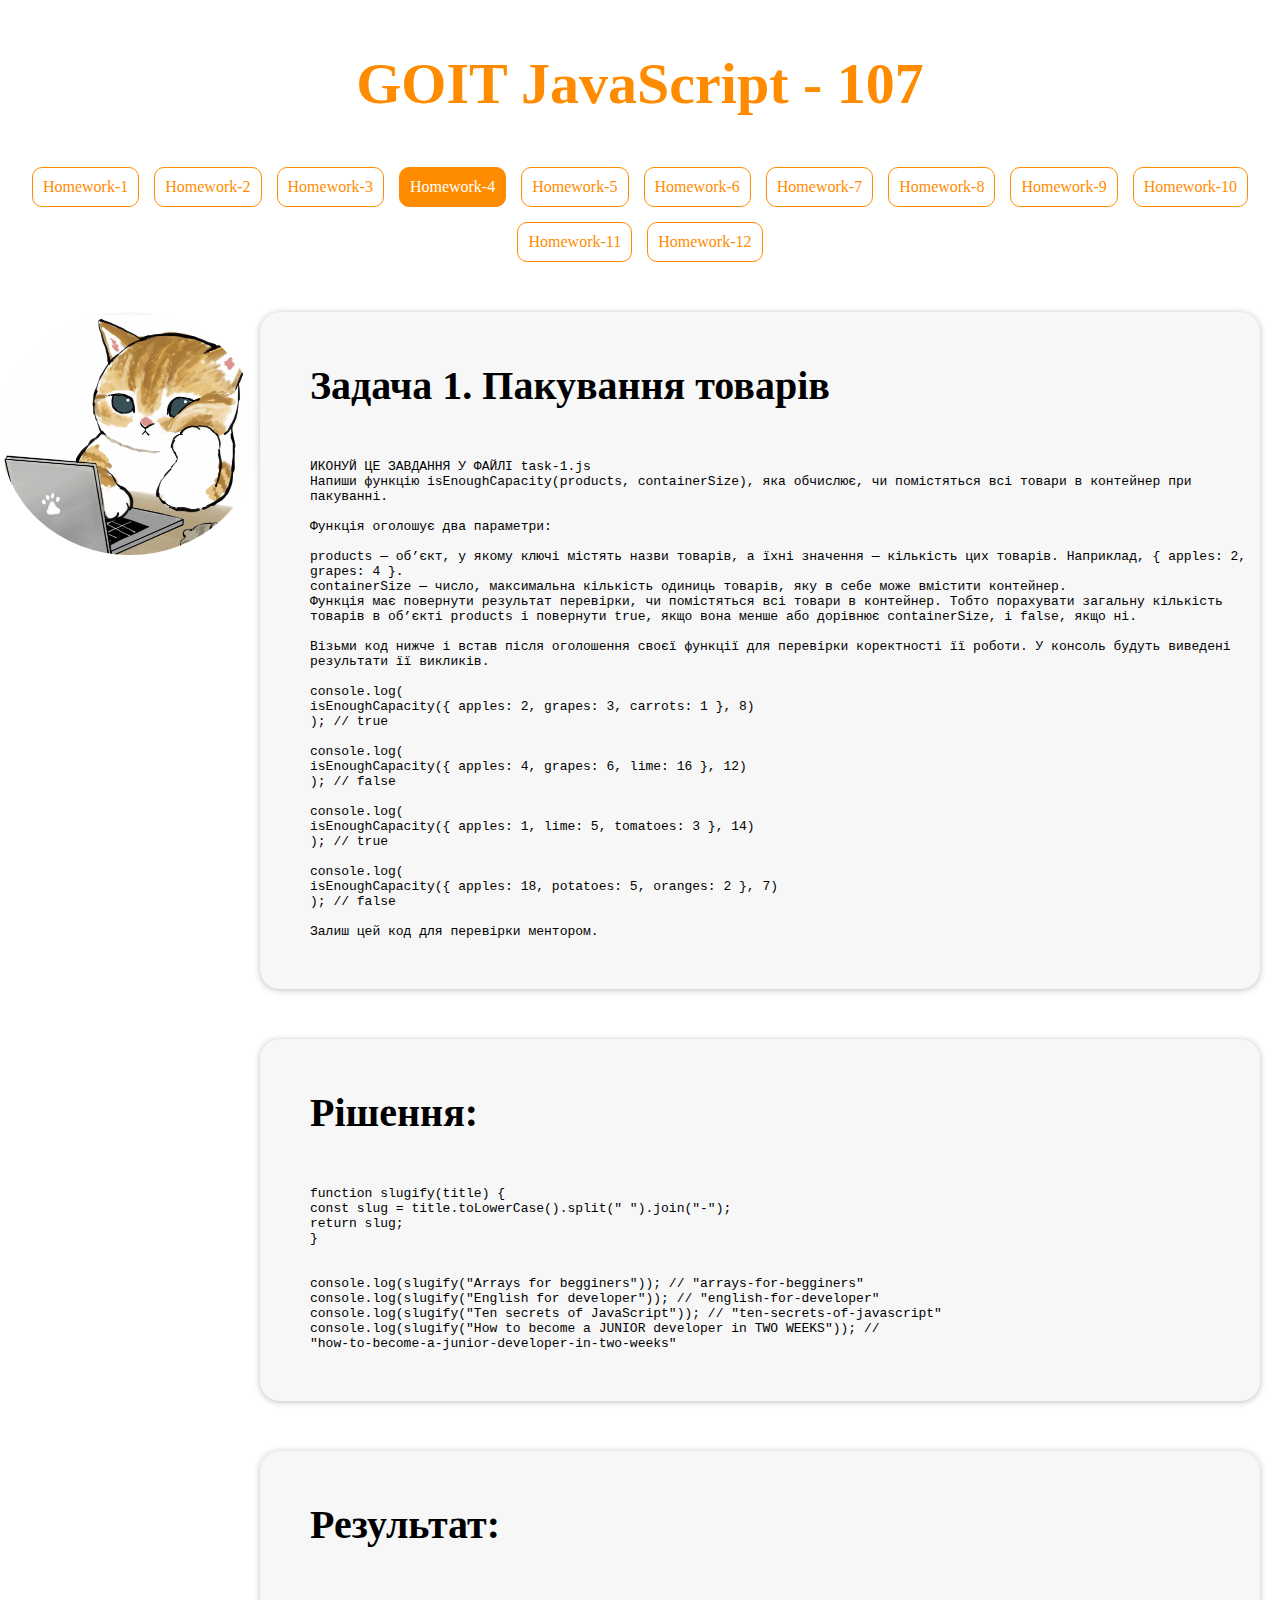
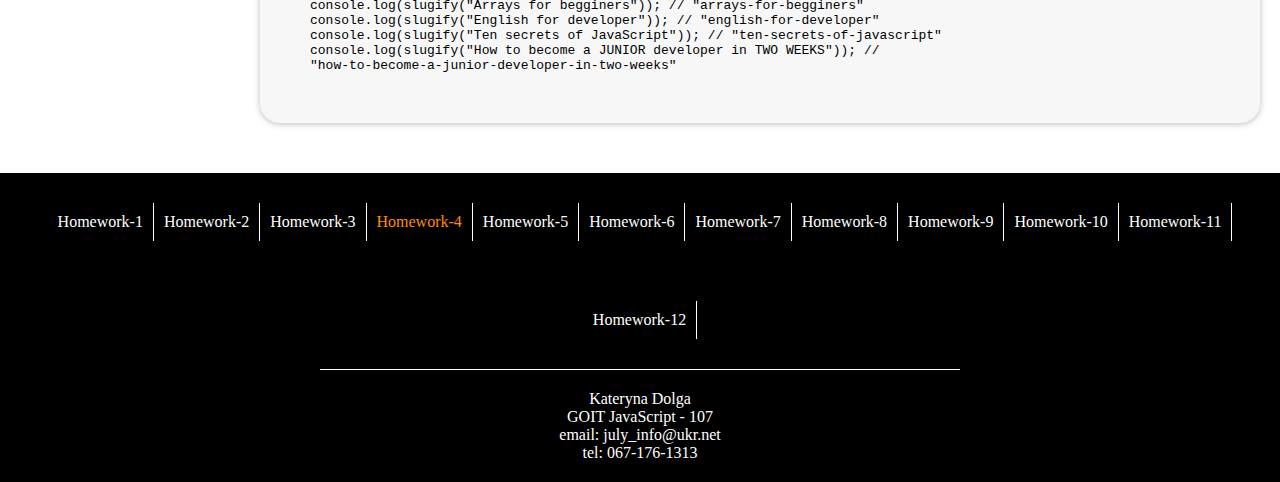
==== index.html @ 9269c3c8 "commit" ====
<!DOCTYPE html>
<html lang="en">
<head>
    <meta charset="UTF-8">
    <meta name="viewport" content="width=device-width, initial-scale=1.0">
<link rel="stylesheet" type="text/css" href="./css/style.css">
<title>JS-GO-IT-HW-1</title>
</head>
<body>

    <!------------------------logo----------------------------------------------------------------->
    <div class="logo">
            <h1>GOIT JavaScript - 107 </h1>
    </div><!------------------------/logo----------------------------------------------------------------->

<!------------------------main-content----------------------------------------------------------------->
<div class="main-content">

<!------------------------menu---------------------------------------------------------------->
<div class="menu">

<nav class="menu">
    <ul class="menu-ul">
        <li class="menu-li"><a href="" class="menu-a">Homework-1</a>
        <ul class="small-menu-ul">
            <li class="small-menu-li"><a href="" class="small-menu-a">task-1</a></li>
            <li class="small-menu-li"><a href="" class="small-menu-a">task-2</a></li>
            <li class="small-menu-li"><a href="" class="small-menu-a">task-3</a></li>
        </ul>
        </li>
        <li class="menu-li"><a href="" class="menu-a">Homework-2</a>
        <ul class="small-menu-ul">
            <li class="small-menu-li"><a href="" class="small-menu-a">task-1</a></li>
            <li class="small-menu-li"><a href="" class="small-menu-a">task-2</a></li>
            <li class="small-menu-li"><a href="" class="small-menu-a">task-3</a></li>
            <li class="small-menu-li"><a href="" class="small-menu-a">task-4</a></li>
        </ul>
        </li>
        <li class="menu-li"><a href="" class="menu-a">Homework-3</a>
        <ul class="small-menu-ul">
            <li class="small-menu-li"><a href="" class="small-menu-a">task-1</a></li>
            <li class="small-menu-li"><a href="" class="small-menu-a">task-2</a></li>
            <li class="small-menu-li"><a href="" class="small-menu-a">task-3</a></li>
        </ul>
        </li>
        <li class="menu-li"><a href="" class="menu-a orange">Homework-4</a>
        <ul class="small-menu-ul">
            <li class="small-menu-li"><a href="" class="small-menu-a">task-1</a></li>
            <li class="small-menu-li"><a href="" class="small-menu-a">task-2</a></li>
            <li class="small-menu-li"><a href="" class="small-menu-a">task-3</a></li>
        </ul>
        </li>
        <li class="menu-li"><a href="" class="menu-a">Homework-5</a></li>
        <li class="menu-li"><a href="" class="menu-a">Homework-6</a></li>
        <li class="menu-li"><a href="" class="menu-a">Homework-7</a></li>
        <li class="menu-li"><a href="" class="menu-a">Homework-8</a></li>
        <li class="menu-li"><a href="" class="menu-a">Homework-9</a></li>
        <li class="menu-li"><a href="" class="menu-a">Homework-10</a></li>
        <li class="menu-li"><a href="" class="menu-a">Homework-11</a></li>
        <li class="menu-li"><a href="" class="menu-a">Homework-12</a></li>
    </ul>
</nav>
</div><!------------------------/menu---------------------------------------------------------------->
<!------------------------foto-content--------------------------------------------------------------->
<div class="foto-content">
<!------------------------foto------------------------------------------------------------------->
<div class="foto">
<img class="cat-it" width="260" src="./img/js.jpg" alt="it-cat">
</div><!------------------------foto----------------------------------------------------------------->
<!------------------------content----------------------------------------------------------------->
<div class="content">
<!------------------------exersice----------------------------------------------------------------->
<div class="exersice">
<h2>Задача 1. Пакування товарів</h2>
<p><pre>ИКОНУЙ ЦЕ ЗАВДАННЯ У ФАЙЛІ task-1.js
Напиши функцію isEnoughCapacity(products, containerSize), яка обчислює, чи помістяться всі товари в контейнер при
пакуванні.

Функція оголошує два параметри:

products — об’єкт, у якому ключі містять назви товарів, а їхні значення — кількість цих товарів. Наприклад, { apples: 2,
grapes: 4 }.
containerSize — число, максимальна кількість одиниць товарів, яку в себе може вмістити контейнер.
Функція має повернути результат перевірки, чи помістяться всі товари в контейнер. Тобто порахувати загальну кількість
товарів в об’єкті products і повернути true, якщо вона менше або дорівнює containerSize, і false, якщо ні.

Візьми код нижче і встав після оголошення своєї функції для перевірки коректності її роботи. У консоль будуть виведені
результати її викликів.

console.log(
isEnoughCapacity({ apples: 2, grapes: 3, carrots: 1 }, 8)
); // true

console.log(
isEnoughCapacity({ apples: 4, grapes: 6, lime: 16 }, 12)
); // false

console.log(
isEnoughCapacity({ apples: 1, lime: 5, tomatoes: 3 }, 14)
); // true

console.log(
isEnoughCapacity({ apples: 18, potatoes: 5, oranges: 2 }, 7)
); // false

Залиш цей код для перевірки ментором.</pre></p>
</div><!------------------------/exersice----------------------------------------------------------------->
<!------------------------Solution----------------------------------------------------------------->
<div class="solution">
    <h2>Рішення:</h2>
<p><pre>function slugify(title) {
const slug = title.toLowerCase().split(" ").join("-");
return slug;
}


console.log(slugify("Arrays for begginers")); // "arrays-for-begginers"
console.log(slugify("English for developer")); // "english-for-developer"
console.log(slugify("Ten secrets of JavaScript")); // "ten-secrets-of-javascript"
console.log(slugify("How to become a JUNIOR developer in TWO WEEKS")); //
"how-to-become-a-junior-developer-in-two-weeks"
</pre>
</p>
</div><!------------------------/solution----------------------------------------------------------------->
<!------------------------result----------------------------------------------------------------->
<div class="result">
    <h2>Результат:</h2>
    <p>
    <pre>
console.log(slugify("Arrays for begginers")); // "arrays-for-begginers"
console.log(slugify("English for developer")); // "english-for-developer"
console.log(slugify("Ten secrets of JavaScript")); // "ten-secrets-of-javascript"
console.log(slugify("How to become a JUNIOR developer in TWO WEEKS")); //
"how-to-become-a-junior-developer-in-two-weeks"
</pre>
</p>
</div><!------------------------/result----------------------------------------------------------------->

</div><!------------------------/content----------------------------------------------------------------->
</div><!------------------------/foto-content---------------------------------------------------------------->
</div><!------------------------/main-content----------------------------------------------------------------->
<!------------------------footer----------------------------------------------------------------->
<div class="footer">
<ul class="footer-menu-ul">
    <li class="footer-menu-li">
        <a class="footer-menu-a">
            Homework-1
        </a>
    </li>
    <li class="footer-menu-li">
        <a class="footer-menu-a">
            Homework-2
        </a>
    </li>
    <li class="footer-menu-li">
        <a class="footer-menu-a">
            Homework-3
        </a>
    </li>
    <li class="footer-menu-li">
        <a class="footer-menu-a orange-footer">
            Homework-4
        </a>
    </li>
    <li class="footer-menu-li">
        <a class="footer-menu-a">
            Homework-5
        </a>
    </li>
    <li class="footer-menu-li">
        <a class="footer-menu-a">
            Homework-6
        </a>
    </li>
    <li class="footer-menu-li">
        <a class="footer-menu-a">
            Homework-7
        </a>
    </li>
    <li class="footer-menu-li">
        <a class="footer-menu-a">
            Homework-8
        </a>
    </li>
    <li class="footer-menu-li">
        <a class="footer-menu-a">
            Homework-9
        </a>
    </li>
    <li class="footer-menu-li">
        <a class="footer-menu-a">
            Homework-10
        </a>
    </li>
    <li class="footer-menu-li">
        <a class="footer-menu-a">
            Homework-11
        </a>
    </li>
    <li class="footer-menu-li">
        <a class="footer-menu-a">
            Homework-12
        </a>
    </li>
</ul>
<!------------------------footer-info----------------------------------------------------------------->
<div class="footer-info">
    <p>Kateryna Dolga</p>
    <p>GOIT JavaScript - 107</p>
    <p>email: july_info@ukr.net</p>
    <p>tel: 067-176-1313</p>
    <div><!------------------------/footer-info----------------------------------------------------------------->
</div><!------------------------/footer----------------------------------------------------------------->

</body>
</html>
---- css/style.css ----
div{
    borde: 1px solid black;
}

*{
    margin: 0px;
    padding: 0px;
}

h1{
color: rgb(255, 140, 0);
text-align: center;
font-size: 58px;
margin: 50px;

}
   
li{
    list-style-type: none;
}

a{
    text-decoration: none;
}

h2{
    margin-bottom: 50px;
    font-size: 40px;
}

.main-content{
    width: 1280px;
    margin: 0px auto;
}
.foto-content{
    margin-top: 50px;
}
.menu-ul{
    
  display: flex;
flex-direction: row;
    flex-wrap: wrap;
    justify-content: center;
    gap: 15px;
    margin: 20px;
}
.menu-a{
    color: rgb(255, 140, 0);
border-radius: 10px;
    display: block;
    font-size: 16px;
    padding: 10px;
    background-color: rgb(255, 255, 255);
    border: 1px solid rgb(255, 140, 0);
}
.menu-a:hover{
    background-color: rgb(255, 140, 0);
    color: white;
}
.small-menu-ul{
min-width: 80px;
    position: absolute;
    display: none;
}


.menu-li:hover > .small-menu-ul{
display: initial;
}



.small-menu-a{
    width: 100%;
    text-align: center;
    color: rgb(255, 140, 0);
        border-radius: 10px;
     display: block;
        font-size: 14px;
        padding: 10px;
        background-color: rgb(255, 255, 255);
        border: 1px solid rgb(255, 140, 0);
}

.small-menu-a:hover{
        background-color: rgb(255, 140, 0);
            color: white;
        
}


.cat-it{
    display: inline-block;
    border-radius: 50%;
}

.foto-content{
    display: flex;
}
.exersice{
    padding: 50px;
    width: 900px;
    background-color: rgb(247, 247, 247);
    border-radius: 20px;
    box-shadow: 0 1px 6px 0 rgba(46, 47, 66, 0.319);
    margin-bottom: 50px;
}
.solution{
padding: 50px;
    width: 900px;
    background-color: rgb(247, 247, 247);
    border-radius: 20px;
    box-shadow: 0 1px 6px 0 rgba(46, 47, 66, 0.319);
    margin-bottom: 50px;
}
.result{
padding: 50px;
    width: 900px;
    background-color: rgb(247, 247, 247);
    border-radius: 20px;
    box-shadow: 0 1px 6px 0 rgba(46, 47, 66, 0.319);
     margin-bottom: 50px;
}
.orange {
    background-color: rgb(255, 140, 0);
    color: white;
}

/*----------------footer----------------------------------------------------------------------------------------------------*/
.footer {
    color: white;
    background-color: black;
    min-height: 200px;
    width: 100%;
}

.orange-footer{
    color: rgb(255, 140, 0);
}
.footer p {
    color: white;
}


.footer-menu-li {
    list-style-type: none;
   
}

.footer-menu-ul {
    /*display: flex;
    text-align: center;
    justify-content: center;
    align-items: center;*/
display: flex;
    flex-direction: row;
    flex-wrap: wrap;
    justify-content: center;


}

.footer-menu-a {
    display: inline-block;
    margin: 30px 0px;
    font-size: 16px;
    padding: 10px;
  
    border-right: 1px solid white;
}

.footer-menu-a:hover {

    color: rgb(255, 140, 0);
}

.footer-info {
    text-align: center;
    border-top: 1px solid white;
    width: 600px;
    padding: 20px;
  
    margin: 0 auto;
}
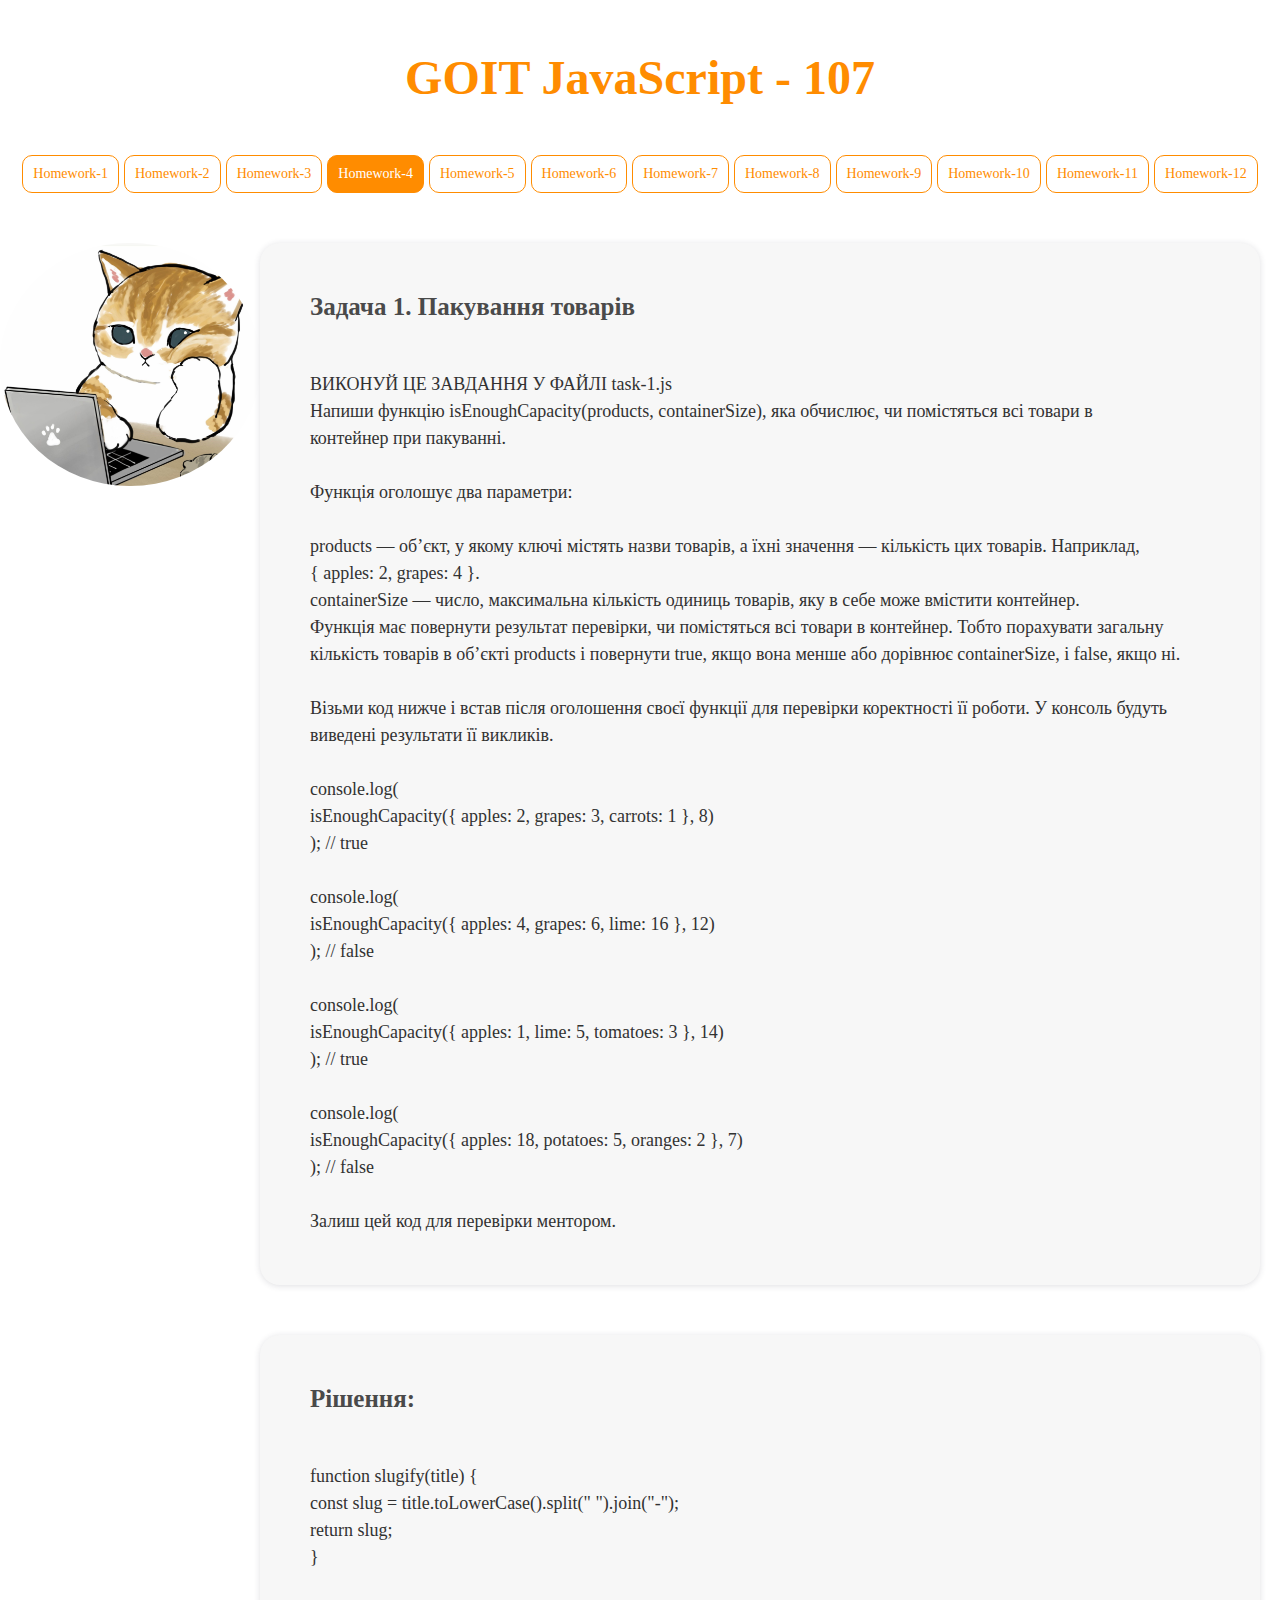
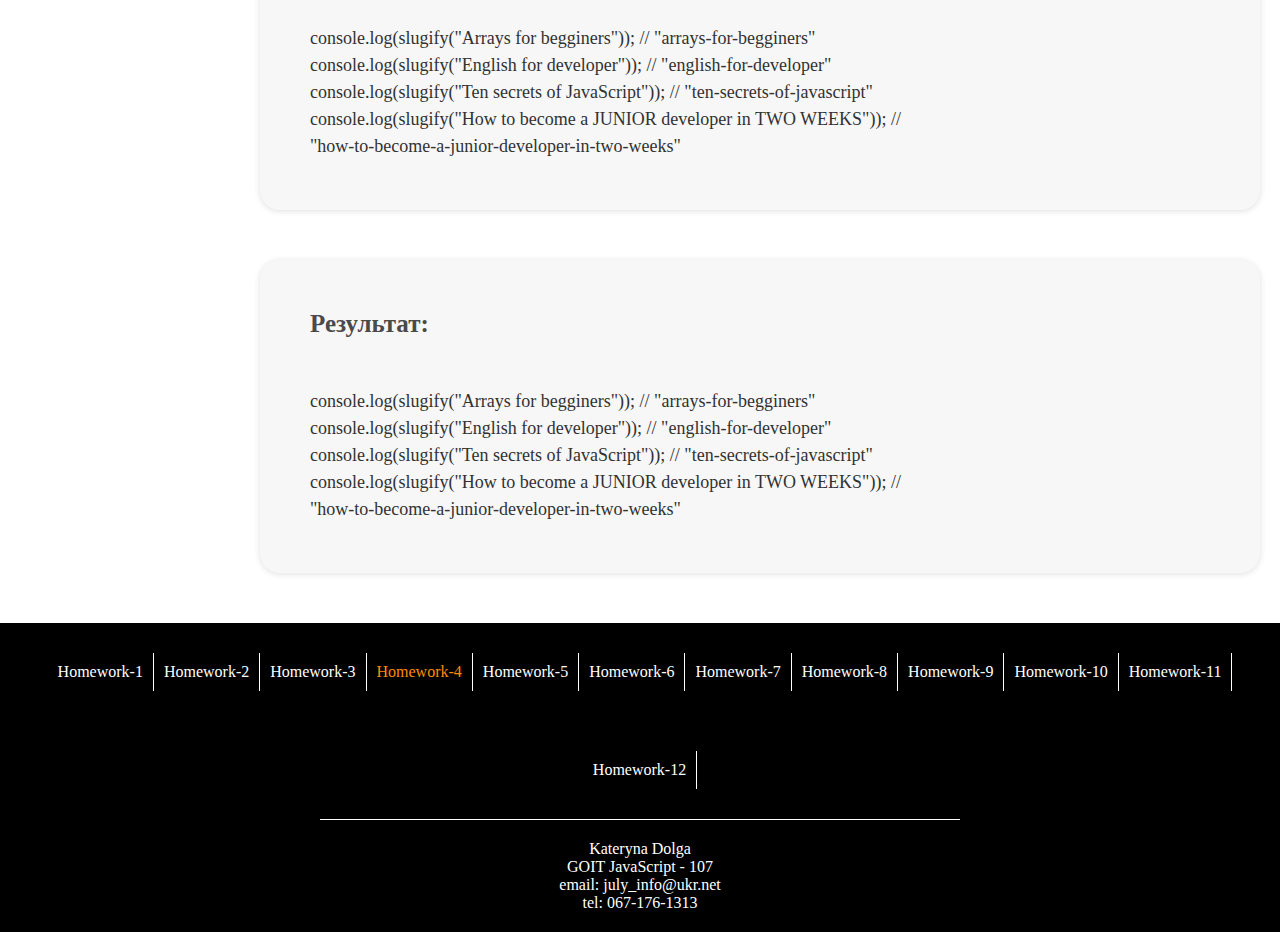
==== commit 21238d8a: "commit" ====
--- a/index.html
+++ b/index.html
@@ -72,20 +72,20 @@
 <!------------------------exersice----------------------------------------------------------------->
 <div class="exersice">
 <h2>Задача 1. Пакування товарів</h2>
-<p><pre>ИКОНУЙ ЦЕ ЗАВДАННЯ У ФАЙЛІ task-1.js
-Напиши функцію isEnoughCapacity(products, containerSize), яка обчислює, чи помістяться всі товари в контейнер при
-пакуванні.
+<p><pre>BИКОНУЙ ЦЕ ЗАВДАННЯ У ФАЙЛІ task-1.js
+Напиши функцію isEnoughCapacity(products, containerSize), яка обчислює, чи помістяться всі товари в 
+контейнер при пакуванні.
 
 Функція оголошує два параметри:
 
-products — об’єкт, у якому ключі містять назви товарів, а їхні значення — кількість цих товарів. Наприклад, { apples: 2,
-grapes: 4 }.
+products — об’єкт, у якому ключі містять назви товарів, а їхні значення — кількість цих товарів. Наприклад, 
+{ apples: 2, grapes: 4 }.
 containerSize — число, максимальна кількість одиниць товарів, яку в себе може вмістити контейнер.
-Функція має повернути результат перевірки, чи помістяться всі товари в контейнер. Тобто порахувати загальну кількість
-товарів в об’єкті products і повернути true, якщо вона менше або дорівнює containerSize, і false, якщо ні.
-
-Візьми код нижче і встав після оголошення своєї функції для перевірки коректності її роботи. У консоль будуть виведені
-результати її викликів.
+Функція має повернути результат перевірки, чи помістяться всі товари в контейнер. Тобто порахувати загальну 
+кількість товарів в об’єкті products і повернути true, якщо вона менше або дорівнює containerSize, і false, якщо ні.
+
+Візьми код нижче і встав після оголошення своєї функції для перевірки коректності її роботи. У консоль будуть 
+виведені результати її викликів.
 
 console.log(
 isEnoughCapacity({ apples: 2, grapes: 3, carrots: 1 }, 8)
--- a/css/style.css
+++ b/css/style.css
@@ -10,7 +10,7 @@
 h1{
 color: rgb(255, 140, 0);
 text-align: center;
-font-size: 58px;
+font-size: 48px;
 margin: 50px;
 
 }
@@ -23,9 +23,10 @@
     text-decoration: none;
 }
 
-h2{
+h2{ color: rgb(74, 74, 74);
     margin-bottom: 50px;
-    font-size: 40px;
+    font-size: 25px;
+    font-family: Georgia, 'Times New Roman', Times, serif;
 }
 
 .main-content{
@@ -41,14 +42,14 @@
 flex-direction: row;
     flex-wrap: wrap;
     justify-content: center;
-    gap: 15px;
+    gap: 5px;
     margin: 20px;
 }
 .menu-a{
     color: rgb(255, 140, 0);
 border-radius: 10px;
     display: block;
-    font-size: 16px;
+    font-size: 14px;
     padding: 10px;
     background-color: rgb(255, 255, 255);
     border: 1px solid rgb(255, 140, 0);
@@ -58,7 +59,7 @@
     color: white;
 }
 .small-menu-ul{
-min-width: 80px;
+min-width: 70px;
     position: absolute;
     display: none;
 }
@@ -77,7 +78,7 @@
         border-radius: 10px;
      display: block;
         font-size: 14px;
-        padding: 10px;
+        padding: 7px;
         background-color: rgb(255, 255, 255);
         border: 1px solid rgb(255, 140, 0);
 }
@@ -97,12 +98,19 @@
 .foto-content{
     display: flex;
 }
+
+.content pre{
+    font-size: 18px;
+    line-height: 1.5;
+    color: rgb(50, 50, 50);
+    font-family:Cambria, Cochin, Georgia, Times, 'Times New Roman', serif;
+}
 .exersice{
     padding: 50px;
     width: 900px;
     background-color: rgb(247, 247, 247);
     border-radius: 20px;
-    box-shadow: 0 1px 6px 0 rgba(46, 47, 66, 0.319);
+    box-shadow: 0 1px 6px 0 rgba(46, 47, 66, 0.152);
     margin-bottom: 50px;
 }
 .solution{
@@ -110,7 +118,8 @@
     width: 900px;
     background-color: rgb(247, 247, 247);
     border-radius: 20px;
-    box-shadow: 0 1px 6px 0 rgba(46, 47, 66, 0.319);
+    box-shadow: 0 1px 6px 0 rgba(46, 47, 66, 0.152);
+        margin-bottom: 50px;
     margin-bottom: 50px;
 }
 .result{
@@ -118,7 +127,8 @@
     width: 900px;
     background-color: rgb(247, 247, 247);
     border-radius: 20px;
-    box-shadow: 0 1px 6px 0 rgba(46, 47, 66, 0.319);
+    box-shadow: 0 1px 6px 0 rgba(46, 47, 66, 0.152);
+        margin-bottom: 50px;
      margin-bottom: 50px;
 }
 .orange {
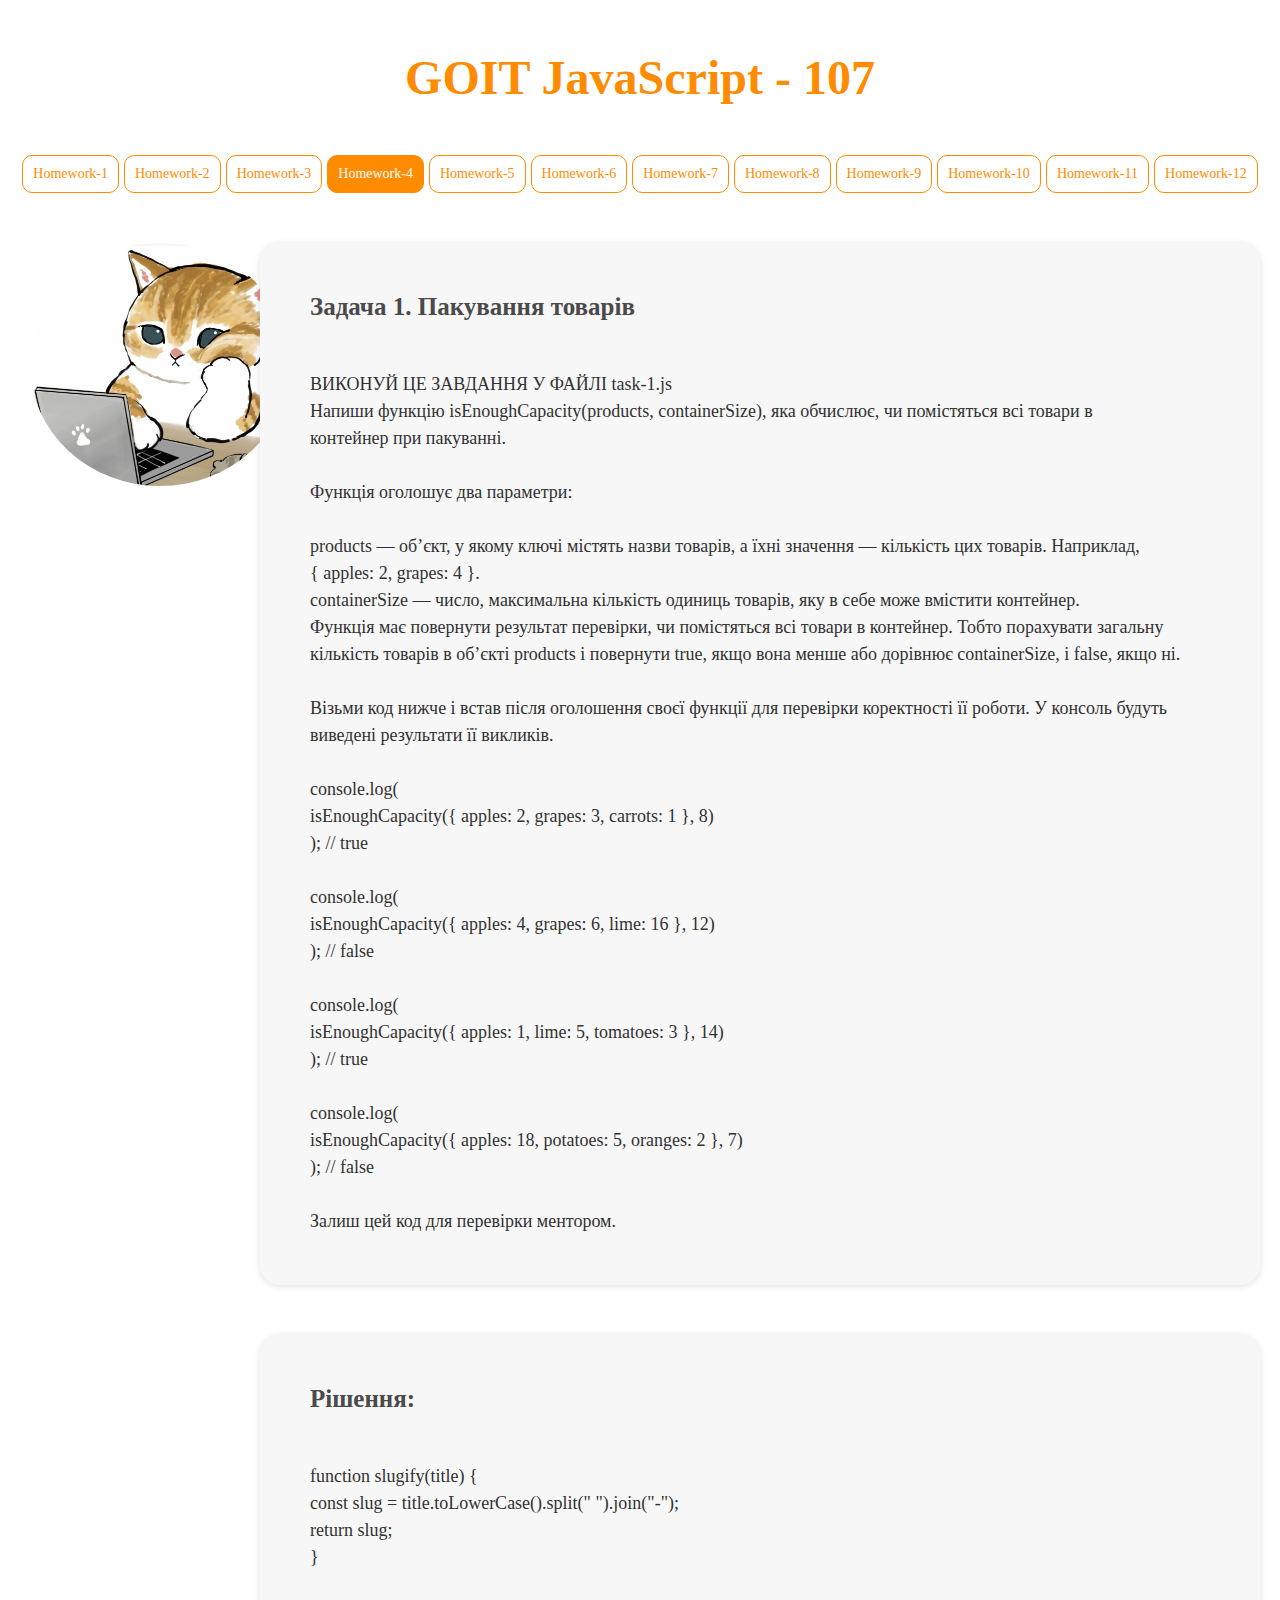
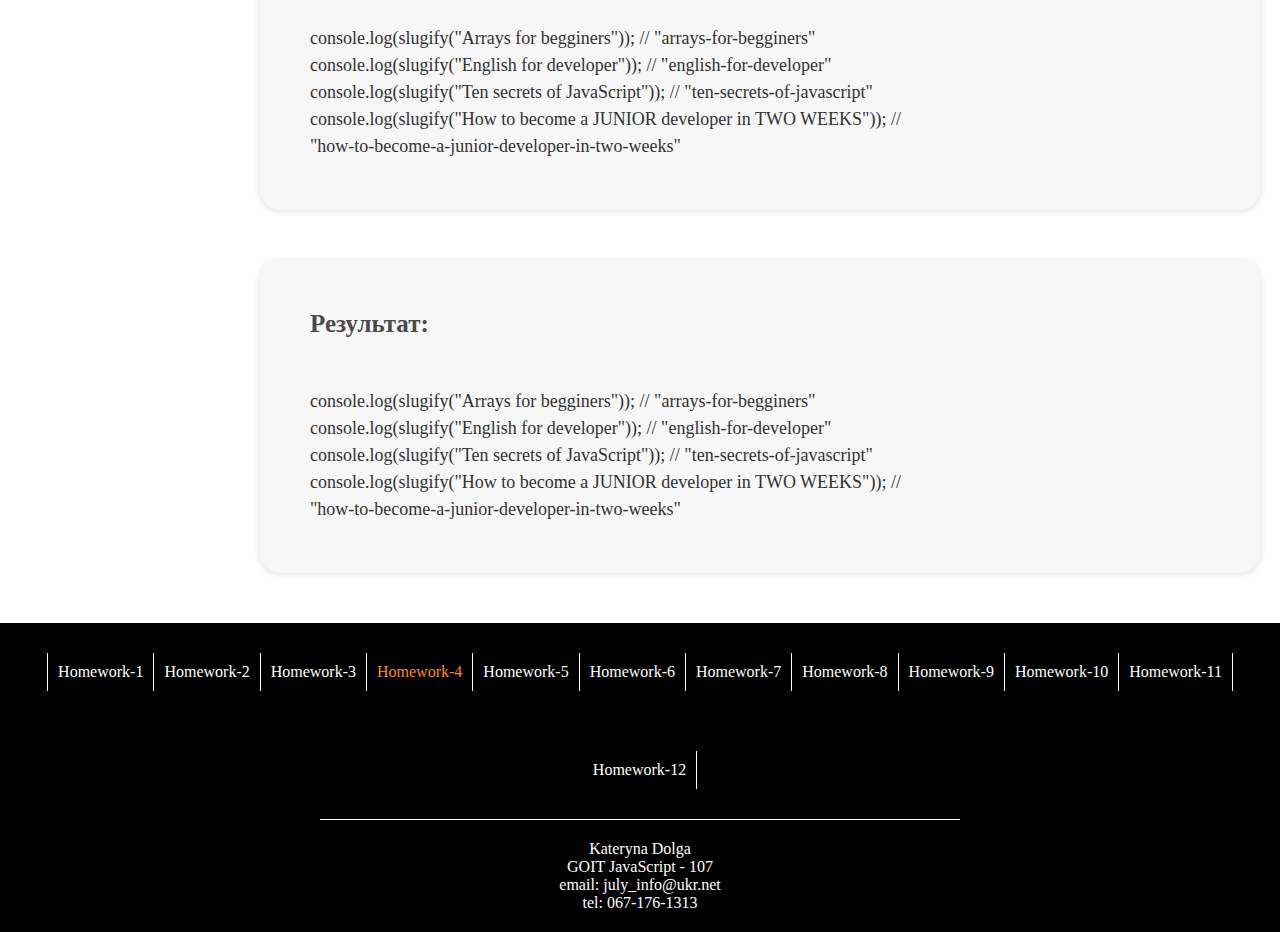
==== commit b7245e28: "commit" ====
--- a/index.html
+++ b/index.html
@@ -143,7 +143,7 @@
 <div class="footer">
 <ul class="footer-menu-ul">
     <li class="footer-menu-li">
-        <a class="footer-menu-a">
+        <a class="footer-menu-a footer-line">
             Homework-1
         </a>
     </li>
--- a/css/style.css
+++ b/css/style.css
@@ -1,5 +1,5 @@
 div{
-    borde: 1px solid black;
+    borer: 1px solid black;
 }
 
 *{
@@ -36,8 +36,9 @@
 .foto-content{
     margin-top: 50px;
 }
+
 .menu-ul{
-    
+    z-index: 190;
   display: flex;
 flex-direction: row;
     flex-wrap: wrap;
@@ -46,6 +47,7 @@
     margin: 20px;
 }
 .menu-a{
+    transition: all 0.5s ease;
     color: rgb(255, 140, 0);
 border-radius: 10px;
     display: block;
@@ -57,9 +59,11 @@
 .menu-a:hover{
     background-color: rgb(255, 140, 0);
     color: white;
+    transition-delay: 0.2s;
 }
 .small-menu-ul{
-min-width: 70px;
+    z-index: 191;
+min-width: 100px;
     position: absolute;
     display: none;
 }
@@ -72,12 +76,13 @@
 
 
 .small-menu-a{
+    transition: all 0.8s ease;
     width: 100%;
     text-align: center;
     color: rgb(255, 140, 0);
         border-radius: 10px;
      display: block;
-        font-size: 14px;
+        font-size: 16px;
         padding: 7px;
         background-color: rgb(255, 255, 255);
         border: 1px solid rgb(255, 140, 0);
@@ -89,10 +94,16 @@
         
 }
 
-
+.content{
+    z-index: 130;
+}
 .cat-it{
+    
     display: inline-block;
     border-radius: 50%;
+    position: relative;
+    left: 30px;
+    z-index: 101;
 }
 
 .foto-content{
@@ -191,4 +202,7 @@
     padding: 20px;
   
     margin: 0 auto;
+}
+.footer-line{
+    border-left: 1px solid white;
 }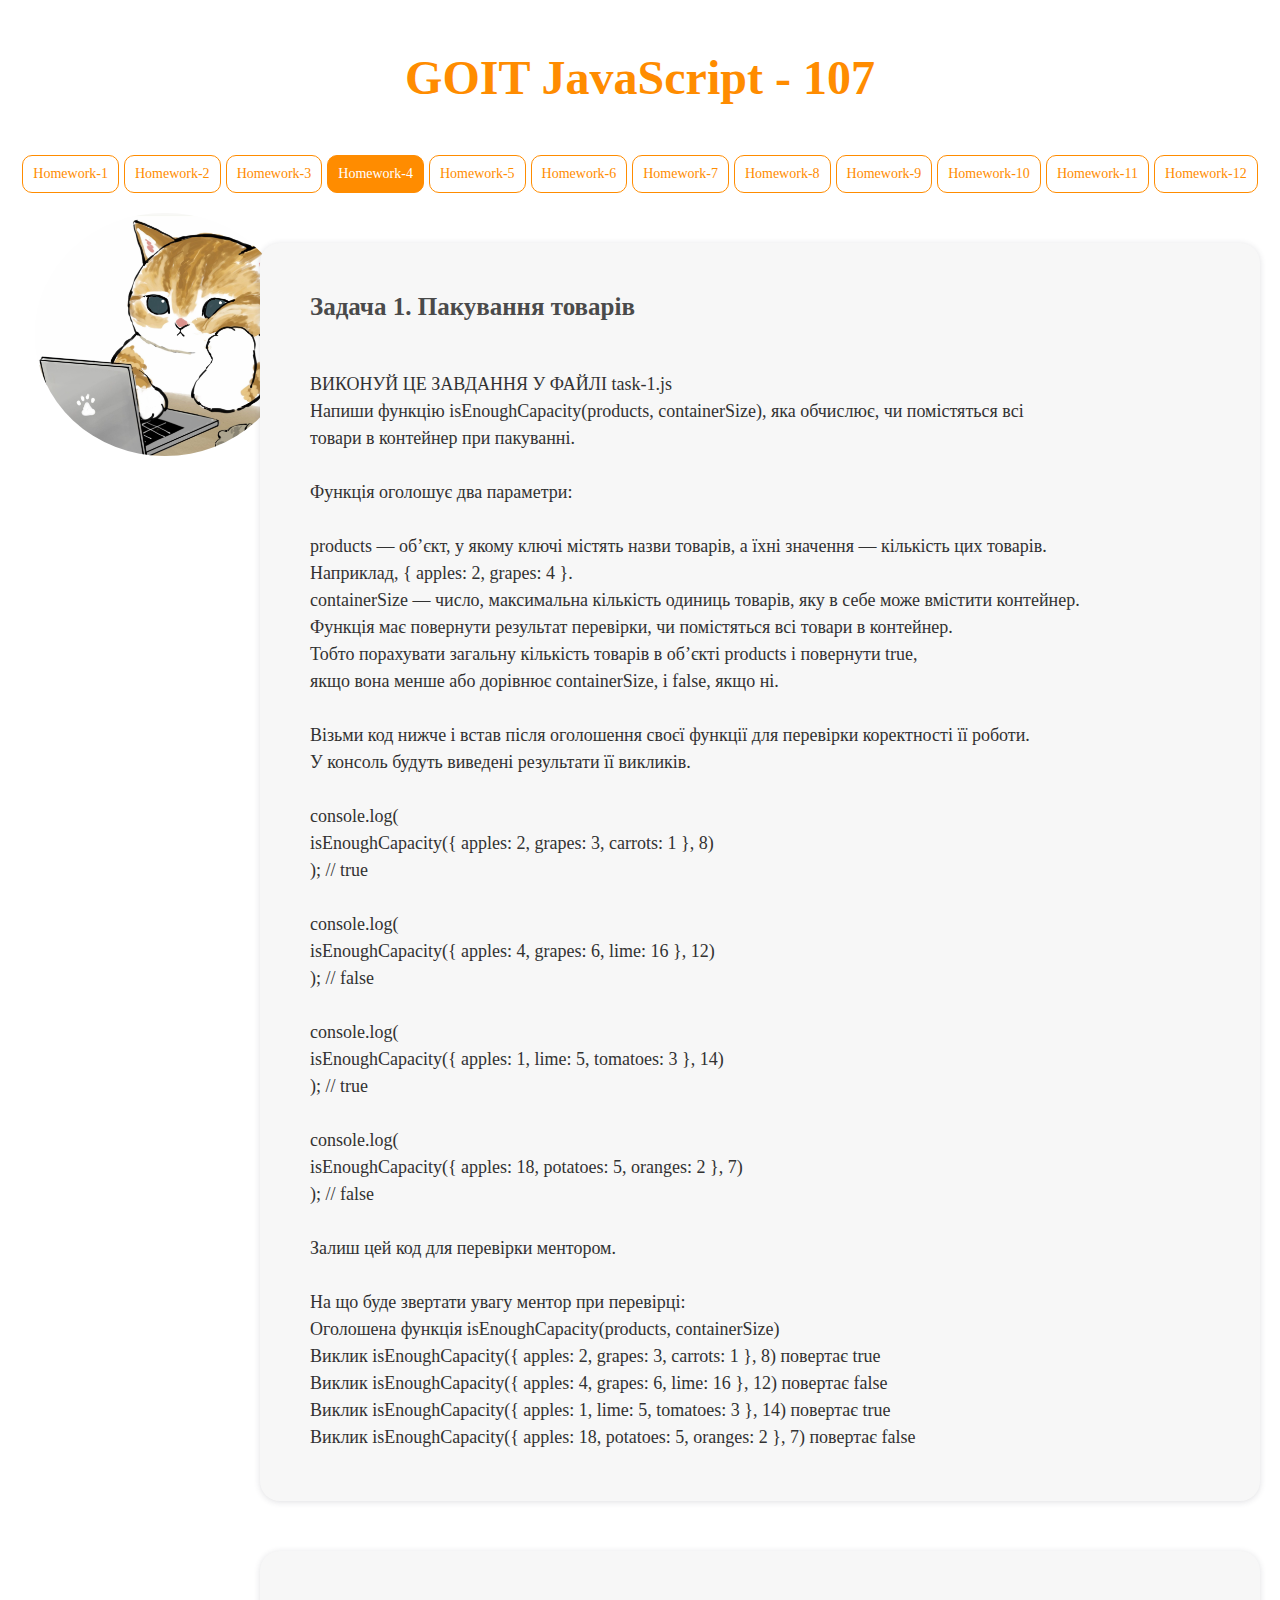
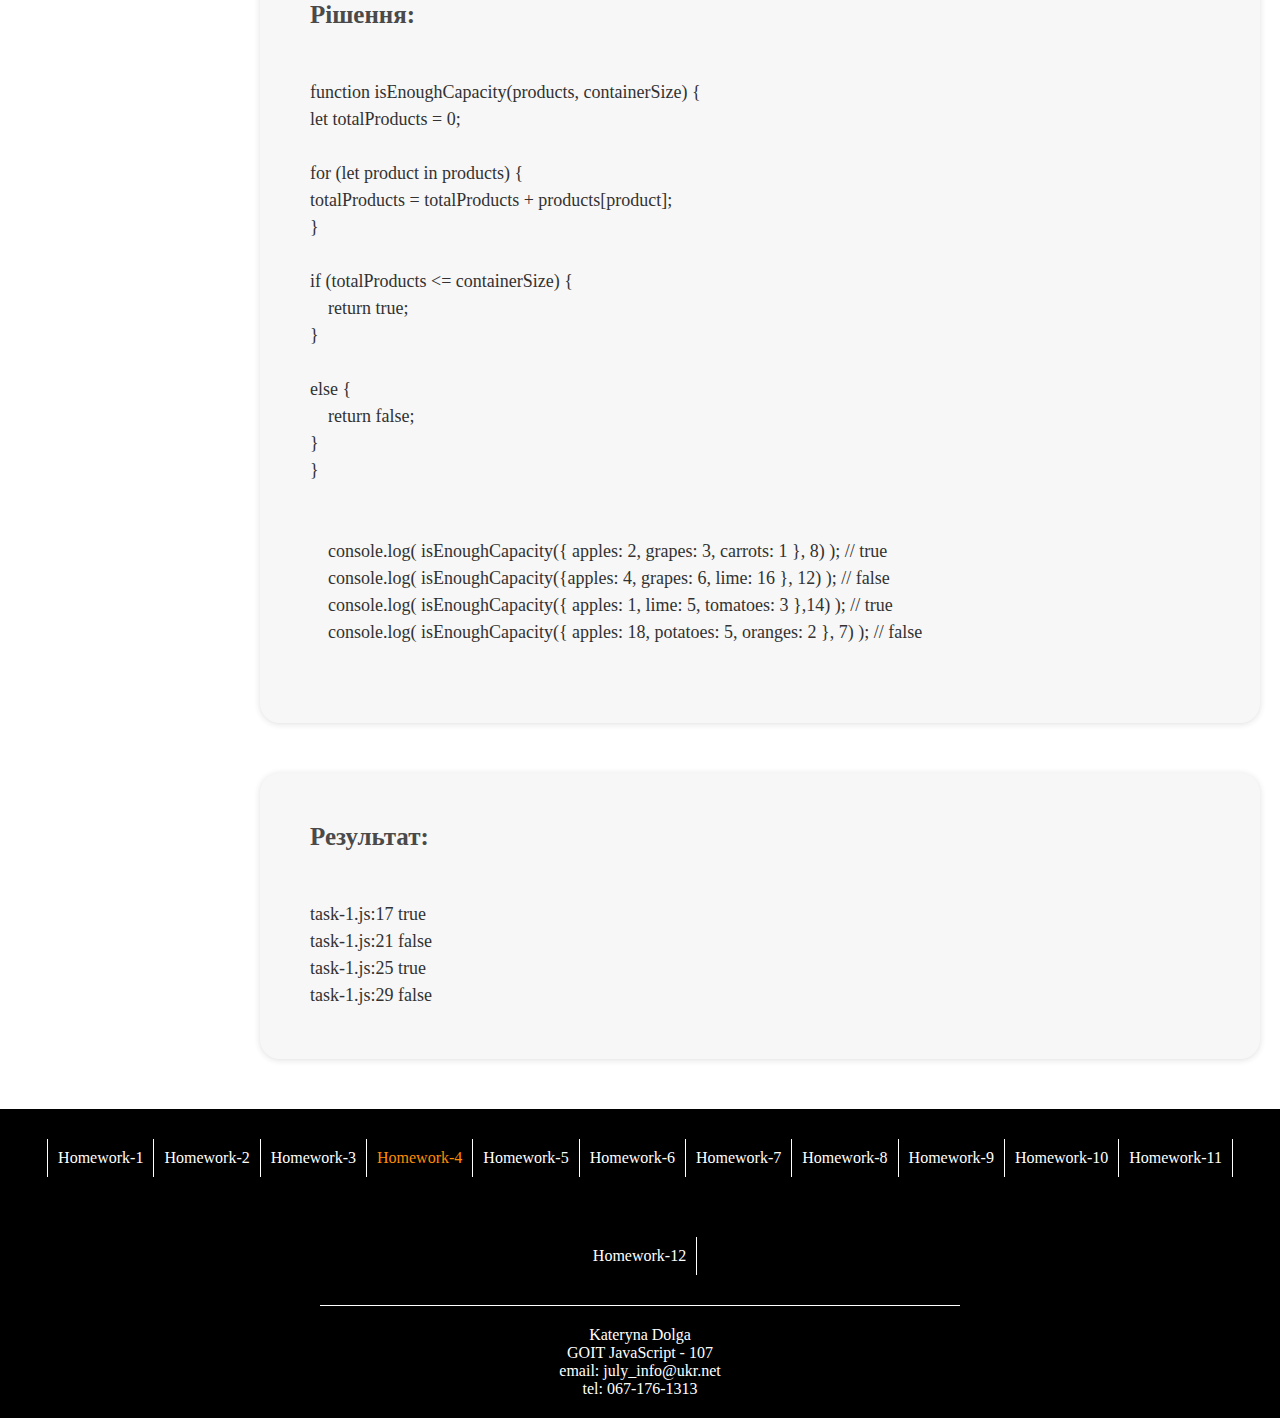
==== commit 701048b2: "commit" ====
--- a/index.html
+++ b/index.html
@@ -10,7 +10,7 @@
 
     <!------------------------logo----------------------------------------------------------------->
     <div class="logo">
-            <h1>GOIT JavaScript - 107 </h1>
+            <h1> <a href="../index.html" class="logo-a">GOIT JavaScript - 107 </a></h1>
     </div><!------------------------/logo----------------------------------------------------------------->
 
 <!------------------------main-content----------------------------------------------------------------->
@@ -45,9 +45,9 @@
         </li>
         <li class="menu-li"><a href="" class="menu-a orange">Homework-4</a>
         <ul class="small-menu-ul">
-            <li class="small-menu-li"><a href="" class="small-menu-a">task-1</a></li>
-            <li class="small-menu-li"><a href="" class="small-menu-a">task-2</a></li>
-            <li class="small-menu-li"><a href="" class="small-menu-a">task-3</a></li>
+            <li class="small-menu-li"><a href="./hw-4/task-1.html" class="small-menu-a">task-1</a></li>
+            <li class="small-menu-li"><a href="./hw-4/task-2.html" class="small-menu-a">task-2</a></li>
+            <li class="small-menu-li"><a href="./hw-4/task-3.html" class="small-menu-a">task-3</a></li>
         </ul>
         </li>
         <li class="menu-li"><a href="" class="menu-a">Homework-5</a></li>
@@ -72,20 +72,22 @@
 <!------------------------exersice----------------------------------------------------------------->
 <div class="exersice">
 <h2>Задача 1. Пакування товарів</h2>
-<p><pre>BИКОНУЙ ЦЕ ЗАВДАННЯ У ФАЙЛІ task-1.js
-Напиши функцію isEnoughCapacity(products, containerSize), яка обчислює, чи помістяться всі товари в 
-контейнер при пакуванні.
+<p><pre>
+ВИКОНУЙ ЦЕ ЗАВДАННЯ У ФАЙЛІ task-1.js
+Напиши функцію isEnoughCapacity(products, containerSize), яка обчислює, чи помістяться всі 
+товари в контейнер при пакуванні.
 
 Функція оголошує два параметри:
 
-products — об’єкт, у якому ключі містять назви товарів, а їхні значення — кількість цих товарів. Наприклад, 
-{ apples: 2, grapes: 4 }.
+products — об’єкт, у якому ключі містять назви товарів, а їхні значення — кількість цих товарів. 
+Наприклад, { apples: 2, grapes: 4 }.
 containerSize — число, максимальна кількість одиниць товарів, яку в себе може вмістити контейнер.
-Функція має повернути результат перевірки, чи помістяться всі товари в контейнер. Тобто порахувати загальну 
-кількість товарів в об’єкті products і повернути true, якщо вона менше або дорівнює containerSize, і false, якщо ні.
-
-Візьми код нижче і встав після оголошення своєї функції для перевірки коректності її роботи. У консоль будуть 
-виведені результати її викликів.
+Функція має повернути результат перевірки, чи помістяться всі товари в контейнер. 
+Тобто порахувати загальну кількість товарів в об’єкті products і повернути true, 
+якщо вона менше або дорівнює containerSize, і false, якщо ні.
+
+Візьми код нижче і встав після оголошення своєї функції для перевірки коректності її роботи. 
+У консоль будуть виведені результати її викликів.
 
 console.log(
 isEnoughCapacity({ apples: 2, grapes: 3, carrots: 1 }, 8)
@@ -103,22 +105,40 @@
 isEnoughCapacity({ apples: 18, potatoes: 5, oranges: 2 }, 7)
 ); // false
 
-Залиш цей код для перевірки ментором.</pre></p>
+Залиш цей код для перевірки ментором.
+
+На що буде звертати увагу ментор при перевірці:
+Оголошена функція isEnoughCapacity(products, containerSize)
+Виклик isEnoughCapacity({ apples: 2, grapes: 3, carrots: 1 }, 8) повертає true
+Виклик isEnoughCapacity({ apples: 4, grapes: 6, lime: 16 }, 12) повертає false
+Виклик isEnoughCapacity({ apples: 1, lime: 5, tomatoes: 3 }, 14) повертає true
+Виклик isEnoughCapacity({ apples: 18, potatoes: 5, oranges: 2 }, 7) повертає false</pre></p>
 </div><!------------------------/exersice----------------------------------------------------------------->
 <!------------------------Solution----------------------------------------------------------------->
 <div class="solution">
     <h2>Рішення:</h2>
-<p><pre>function slugify(title) {
-const slug = title.toLowerCase().split(" ").join("-");
-return slug;
+<p><pre>function isEnoughCapacity(products, containerSize) {
+let totalProducts = 0;
+
+for (let product in products) {
+totalProducts = totalProducts + products[product];
 }
 
-
-console.log(slugify("Arrays for begginers")); // "arrays-for-begginers"
-console.log(slugify("English for developer")); // "english-for-developer"
-console.log(slugify("Ten secrets of JavaScript")); // "ten-secrets-of-javascript"
-console.log(slugify("How to become a JUNIOR developer in TWO WEEKS")); //
-"how-to-become-a-junior-developer-in-two-weeks"
+if (totalProducts <= containerSize) { 
+    return true; 
+} 
+
+else { 
+    return false; 
+} 
+}
+
+
+    console.log( isEnoughCapacity({ apples: 2, grapes: 3, carrots: 1 }, 8) ); // true 
+    console.log( isEnoughCapacity({apples: 4, grapes: 6, lime: 16 }, 12) ); // false 
+    console.log( isEnoughCapacity({ apples: 1, lime: 5, tomatoes: 3 },14) ); // true 
+    console.log( isEnoughCapacity({ apples: 18, potatoes: 5, oranges: 2 }, 7) ); // false
+
 </pre>
 </p>
 </div><!------------------------/solution----------------------------------------------------------------->
@@ -126,12 +146,10 @@
 <div class="result">
     <h2>Результат:</h2>
     <p>
-    <pre>
-console.log(slugify("Arrays for begginers")); // "arrays-for-begginers"
-console.log(slugify("English for developer")); // "english-for-developer"
-console.log(slugify("Ten secrets of JavaScript")); // "ten-secrets-of-javascript"
-console.log(slugify("How to become a JUNIOR developer in TWO WEEKS")); //
-"how-to-become-a-junior-developer-in-two-weeks"
+    <pre>task-1.js:17 true
+task-1.js:21 false
+task-1.js:25 true
+task-1.js:29 false
 </pre>
 </p>
 </div><!------------------------/result----------------------------------------------------------------->
@@ -212,5 +230,10 @@
     <div><!------------------------/footer-info----------------------------------------------------------------->
 </div><!------------------------/footer----------------------------------------------------------------->
 
+
+
+<script src="./js/task-1.js"></script>
+<script src="./js/task-2.js"></script>
+<script src="./js/task-3.js"></script>
 </body>
 </html>--- a/css/style.css
+++ b/css/style.css
@@ -28,7 +28,14 @@
     font-size: 25px;
     font-family: Georgia, 'Times New Roman', Times, serif;
 }
-
+.logo-a{
+    cursor: pointer;
+    color: rgb(255, 140, 0);
+}
+.logo-a:hover{
+    color: rgb(255, 123, 0);
+  
+}
 .main-content{
     width: 1280px;
     margin: 0px auto;
@@ -71,12 +78,13 @@
 
 .menu-li:hover > .small-menu-ul{
 display: initial;
+
 }
 
 
 
 .small-menu-a{
-    transition: all 0.8s ease;
+    transition: all 0.5s ease;
     width: 100%;
     text-align: center;
     color: rgb(255, 140, 0);
@@ -91,6 +99,7 @@
 .small-menu-a:hover{
         background-color: rgb(255, 140, 0);
             color: white;
+            transition-delay: 0.2s;
         
 }
 
@@ -102,7 +111,8 @@
     display: inline-block;
     border-radius: 50%;
     position: relative;
-    left: 30px;
+    left: 35px;
+    top: -30px;
     z-index: 101;
 }
 
@@ -157,6 +167,7 @@
 
 .orange-footer{
     color: rgb(255, 140, 0);
+ 
 }
 .footer p {
     color: white;
@@ -182,6 +193,7 @@
 }
 
 .footer-menu-a {
+    transition: all 0.5s ease;
     display: inline-block;
     margin: 30px 0px;
     font-size: 16px;
@@ -191,7 +203,8 @@
 }
 
 .footer-menu-a:hover {
-
+    cursor: pointer;
+transition-delay: 0.2s;
     color: rgb(255, 140, 0);
 }
 
@@ -205,4 +218,5 @@
 }
 .footer-line{
     border-left: 1px solid white;
-}+}
+
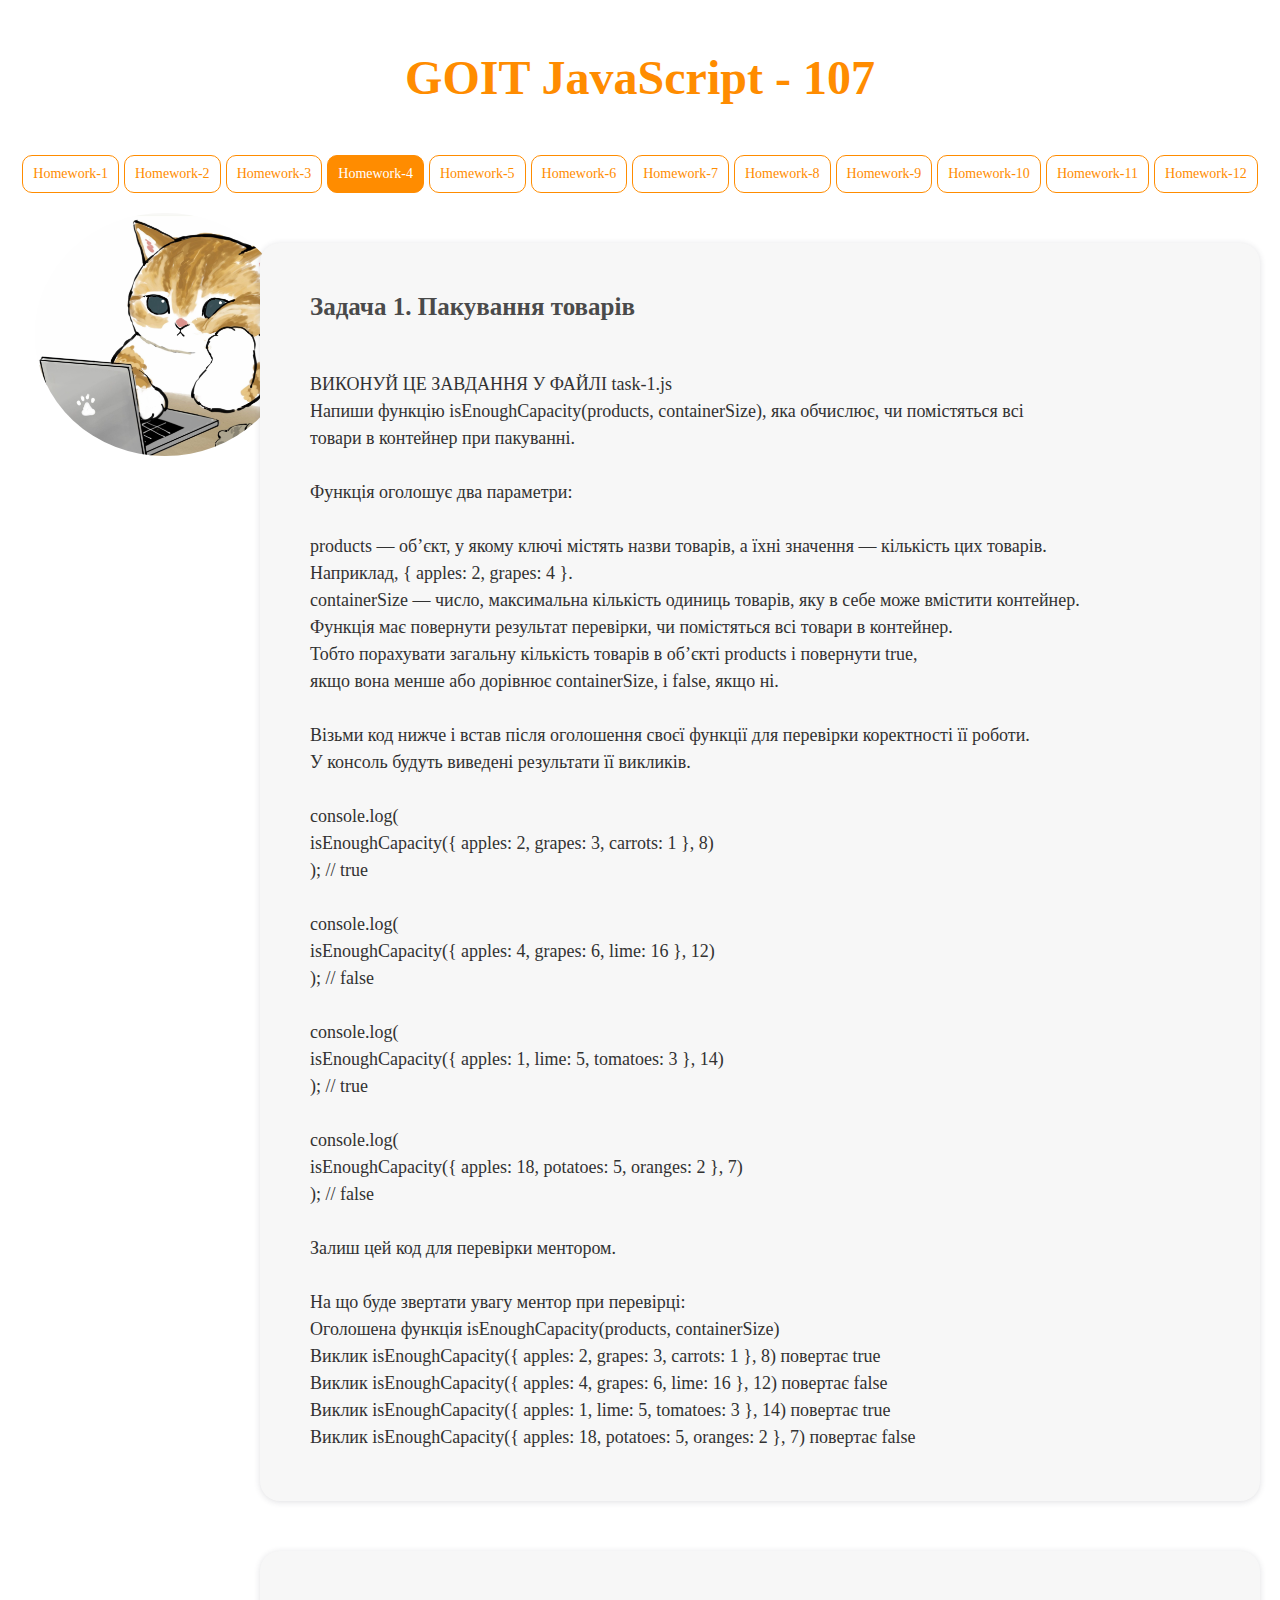
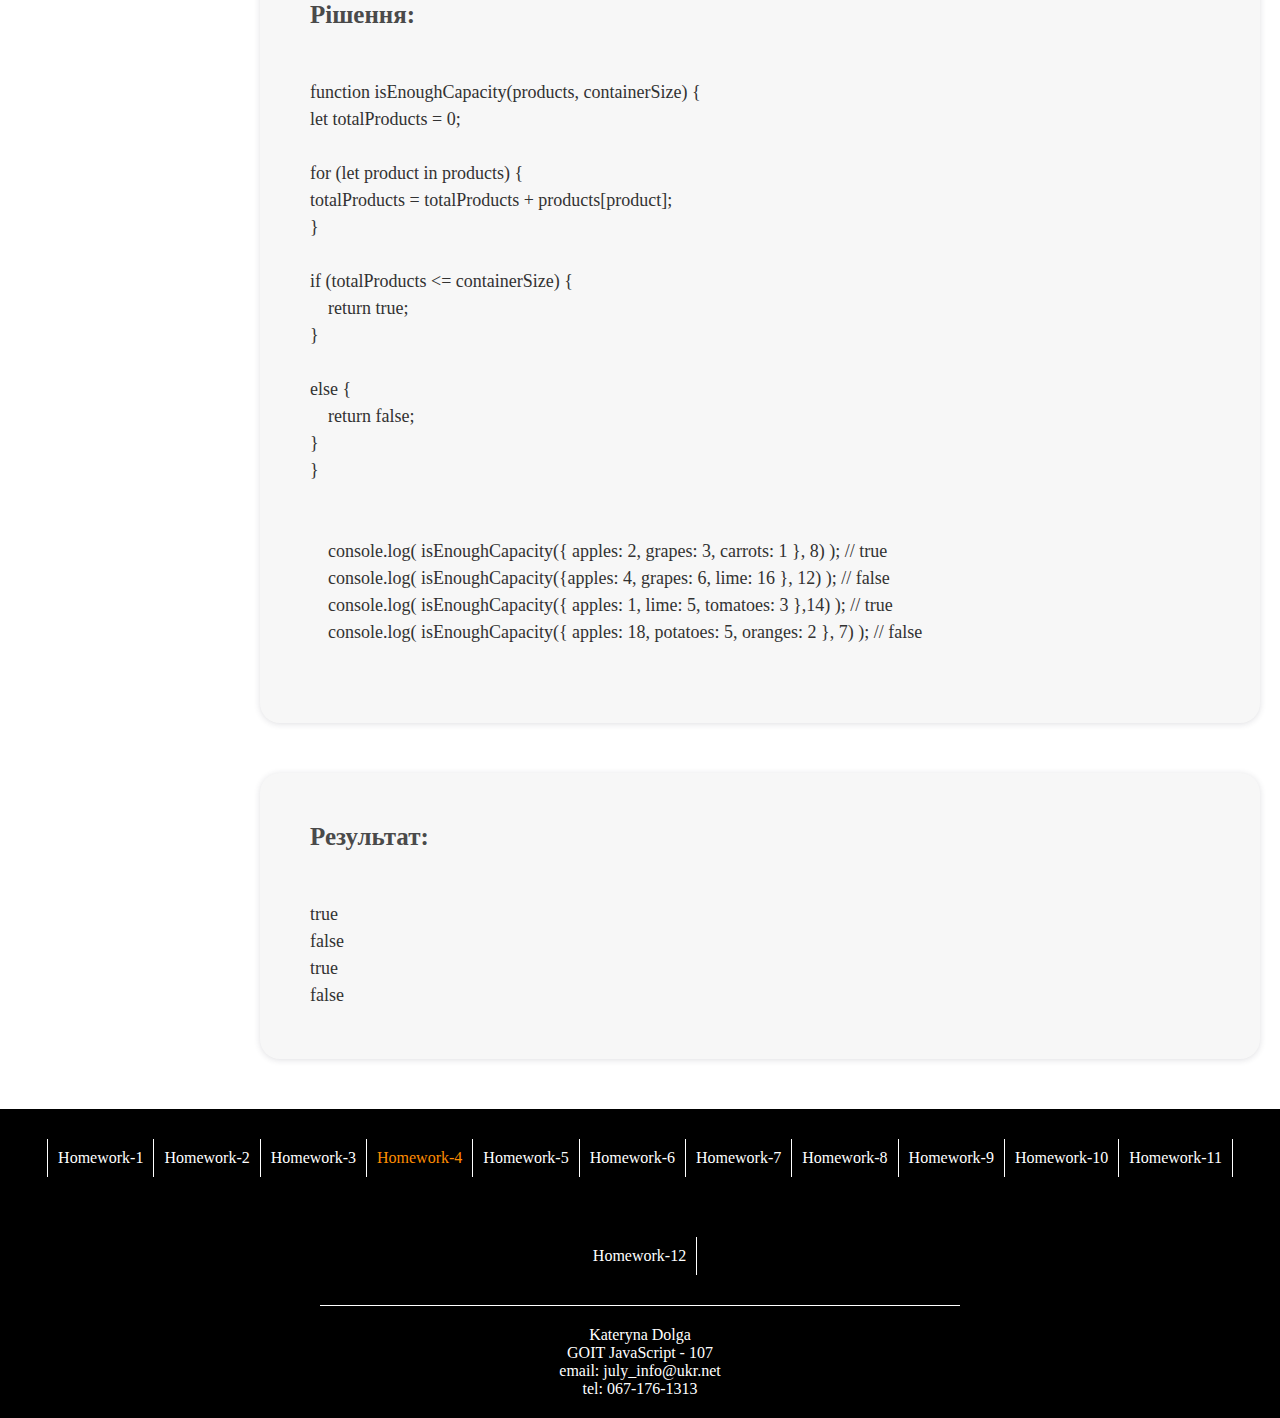
==== commit 1370824b: "commit" ====
--- a/index.html
+++ b/index.html
@@ -146,10 +146,11 @@
 <div class="result">
     <h2>Результат:</h2>
     <p>
-    <pre>task-1.js:17 true
-task-1.js:21 false
-task-1.js:25 true
-task-1.js:29 false
+    <pre>
+true
+false
+true
+false
 </pre>
 </p>
 </div><!------------------------/result----------------------------------------------------------------->
